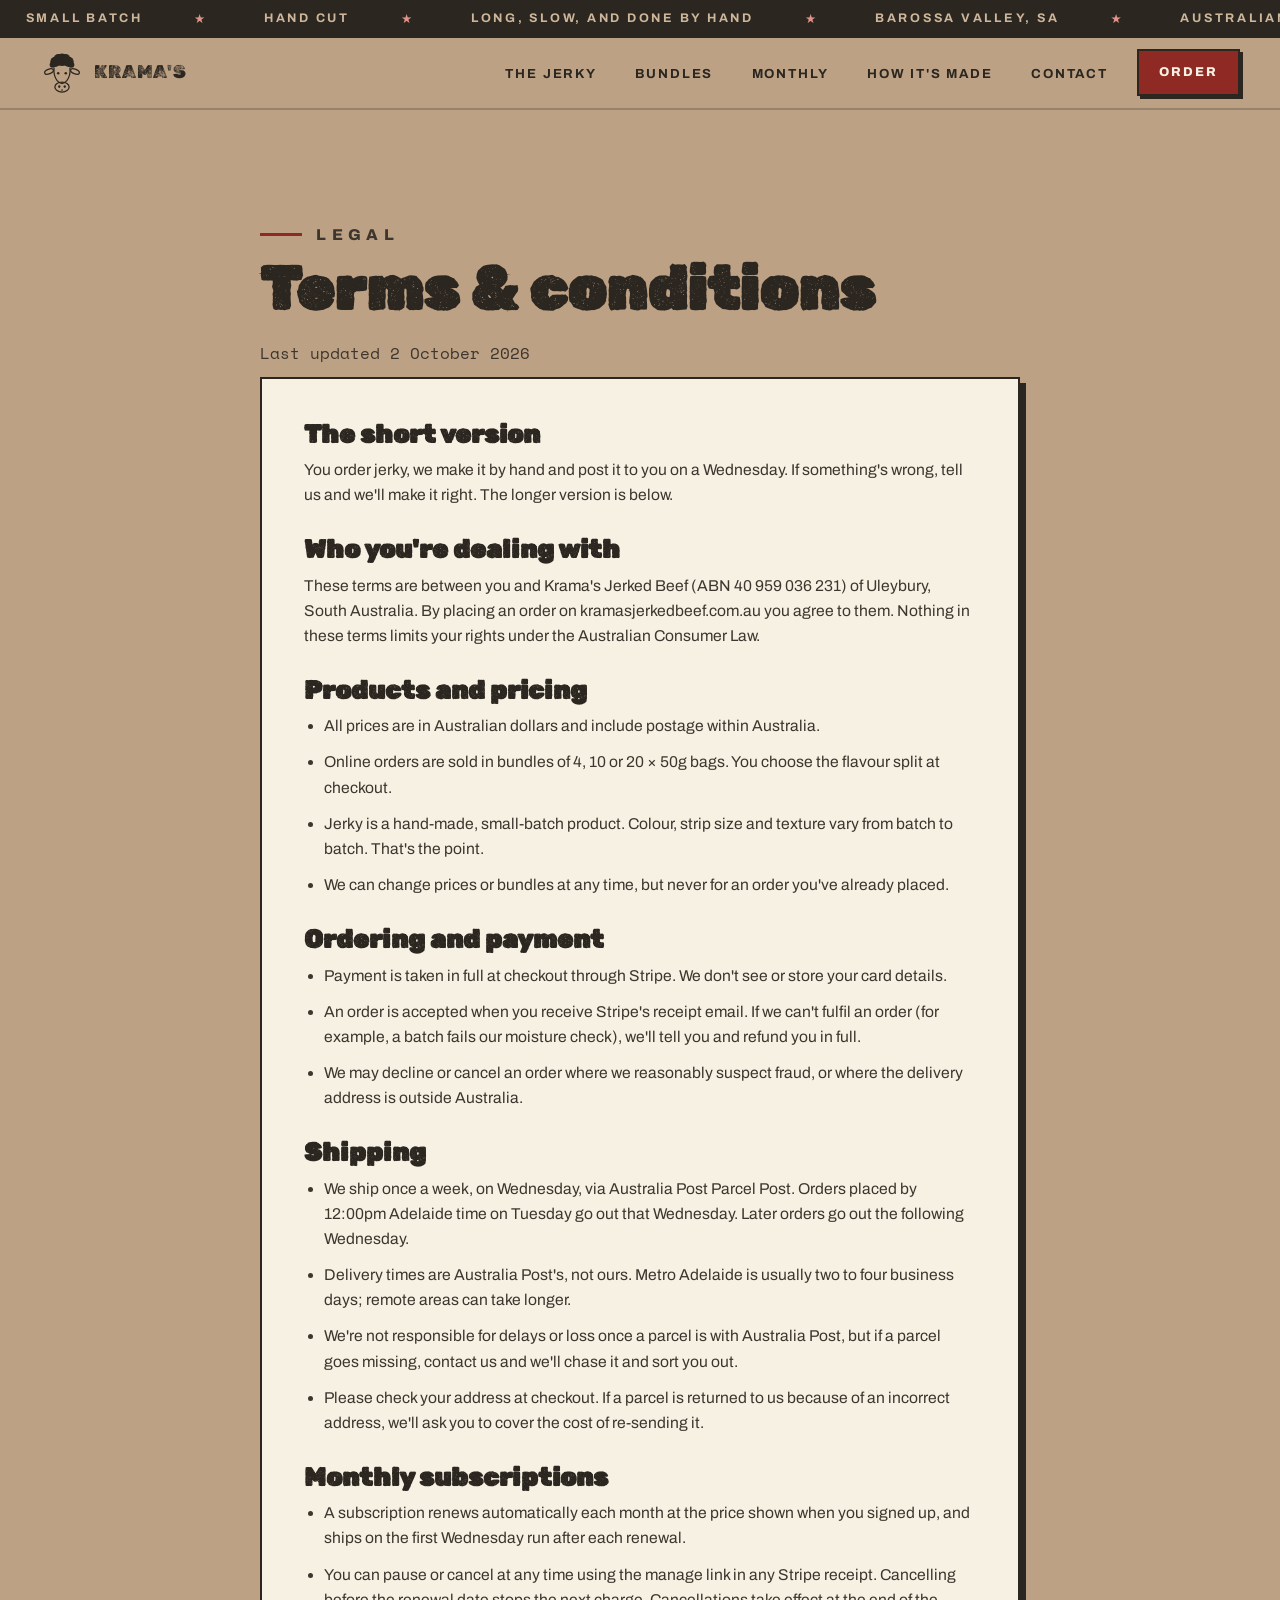
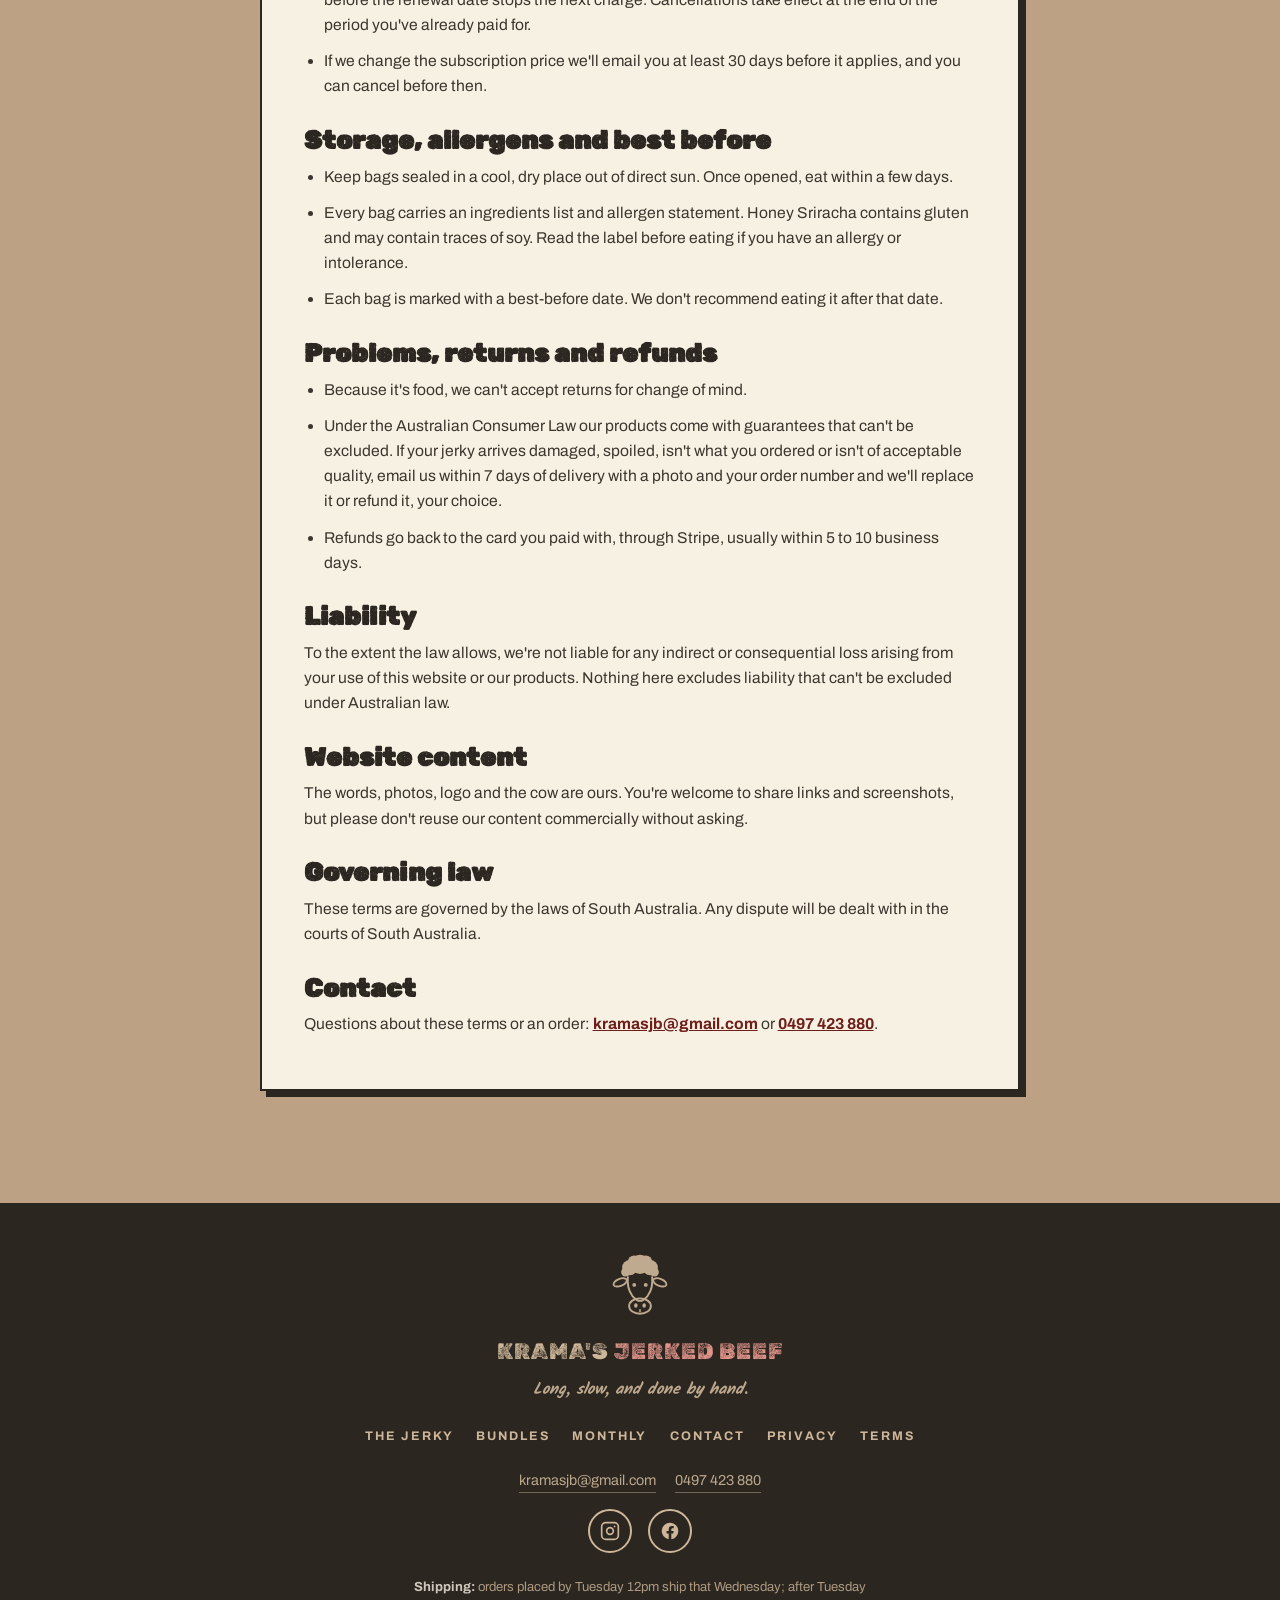
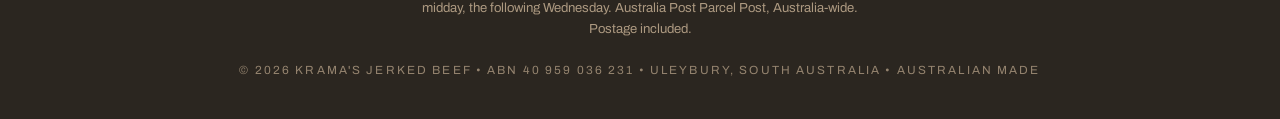
==== kramas-jerked-beef/terms.html @ 865d5e2a "Build Krama's Jerked Beef site v3: flavour panels, photos, launch checklist Rebuild the site as five" ====
<!DOCTYPE html>
<html lang="en-AU" class="no-js">
<head>
<meta charset="UTF-8">
<meta name="viewport" content="width=device-width, initial-scale=1.0">
<title>Terms & conditions | Krama's Jerked Beef</title>
<meta name="description" content="Ordering, shipping, subscription, refund and allergen terms for buying from Krama's Jerked Beef.">
<link rel="canonical" href="https://kramasjerkedbeef.com.au/terms.html">
<meta name="theme-color" content="#2b2620">
<meta property="og:type" content="website">
<meta property="og:site_name" content="Krama's Jerked Beef">
<meta property="og:title" content="Terms & conditions | Krama's Jerked Beef">
<meta property="og:description" content="Ordering, shipping, subscription, refund and allergen terms for buying from Krama's Jerked Beef.">
<meta property="og:url" content="https://kramasjerkedbeef.com.au/terms.html">
<meta property="og:image" content="https://kramasjerkedbeef.com.au/images/og.jpg">
<meta property="og:locale" content="en_AU">
<meta name="twitter:card" content="summary_large_image">
<link rel="icon" href="favicon.svg" type="image/svg+xml">
<link rel="icon" href="images/logo.png" type="image/png" sizes="any">
<link rel="apple-touch-icon" href="images/logo.png">
<link rel="manifest" href="site.webmanifest">
<link rel="preconnect" href="https://fonts.googleapis.com">
<link rel="preconnect" href="https://fonts.gstatic.com" crossorigin>
<link href="https://fonts.googleapis.com/css2?family=Rubik+Dirt&family=Kalam:wght@700&family=Archivo:wght@400;600;700;800&family=Space+Mono:wght@400;700&display=swap" rel="stylesheet">
<link rel="stylesheet" href="css/site.css">
</head>
<body>
<a class="skip" href="#main">Skip to content</a>

<div class="ticker" aria-hidden="true">
  <div class="ticker__track">
    <span>Small batch</span><span class="star">&#9733;</span>
    <span>Hand cut</span><span class="star">&#9733;</span>
    <span>Long, slow, and done by hand</span><span class="star">&#9733;</span>
    <span>Barossa Valley, SA</span><span class="star">&#9733;</span>
    <span>Australian made</span><span class="star">&#9733;</span>
    <span>Small batch</span><span class="star">&#9733;</span>
    <span>Hand cut</span><span class="star">&#9733;</span>
    <span>Long, slow, and done by hand</span><span class="star">&#9733;</span>
    <span>Barossa Valley, SA</span><span class="star">&#9733;</span>
    <span>Australian made</span><span class="star">&#9733;</span>
  </div>
</div>

<nav class="site-nav" aria-label="Main">
  <a class="nav__brand" href="/" aria-label="Krama's Jerked Beef home">
    <span class="cow-img">
      <img src="images/logo.png" alt="" width="44" height="44">
      <svg viewBox="0 0 200 210" aria-hidden="true"><use href="#cow"/></svg>
    </span>
    <b>KRAMA'S</b>
  </a>
  <div class="nav__right">
    <ul class="nav__links" id="navLinks">
      <li><a href="/#flavours">The Jerky</a></li>
      <li><a href="/#order">Bundles</a></li>
      <li><a href="/#subscribe">Monthly</a></li>
      <li><a href="/#story">How it's made</a></li>
      <li><a href="/#contact">Contact</a></li>
    </ul>
    <a class="btn-order" href="/#order">Order</a>
    <button class="nav__toggle" type="button" aria-expanded="false" aria-controls="navLinks" aria-label="Open menu"><span></span></button>
  </div>
</nav>

<main id="main">

<section class="legal">
  <div class="wrap">
    <p class="eyebrow reveal">Legal</p>
    <h1 class="section-title reveal">Terms &amp; conditions</h1>
    <p class="legal__meta reveal">Last updated 2 October 2026</p>

    <article class="reveal">
      <h2>The short version</h2>
      <p>You order jerky, we make it by hand and post it to you on a Wednesday. If something's wrong, tell us and we'll make it right. The longer version is below.</p>

      <h2>Who you're dealing with</h2>
      <p>These terms are between you and Krama's Jerked Beef (ABN 40 959 036 231) of Uleybury, South Australia. By placing an order on kramasjerkedbeef.com.au you agree to them. Nothing in these terms limits your rights under the Australian Consumer Law.</p>

      <h2>Products and pricing</h2>
      <ul>
        <li>All prices are in Australian dollars and include postage within Australia.</li>
        <li>Online orders are sold in bundles of 4, 10 or 20 &times; 50g bags. You choose the flavour split at checkout.</li>
        <li>Jerky is a hand-made, small-batch product. Colour, strip size and texture vary from batch to batch. That's the point.</li>
        <li>We can change prices or bundles at any time, but never for an order you've already placed.</li>
      </ul>

      <h2>Ordering and payment</h2>
      <ul>
        <li>Payment is taken in full at checkout through Stripe. We don't see or store your card details.</li>
        <li>An order is accepted when you receive Stripe's receipt email. If we can't fulfil an order (for example, a batch fails our moisture check), we'll tell you and refund you in full.</li>
        <li>We may decline or cancel an order where we reasonably suspect fraud, or where the delivery address is outside Australia.</li>
      </ul>

      <h2>Shipping</h2>
      <ul>
        <li>We ship once a week, on Wednesday, via Australia Post Parcel Post. Orders placed by 12:00pm Adelaide time on Tuesday go out that Wednesday. Later orders go out the following Wednesday.</li>
        <li>Delivery times are Australia Post's, not ours. Metro Adelaide is usually two to four business days; remote areas can take longer.</li>
        <li>We're not responsible for delays or loss once a parcel is with Australia Post, but if a parcel goes missing, contact us and we'll chase it and sort you out.</li>
        <li>Please check your address at checkout. If a parcel is returned to us because of an incorrect address, we'll ask you to cover the cost of re-sending it.</li>
      </ul>

      <h2>Monthly subscriptions</h2>
      <ul>
        <li>A subscription renews automatically each month at the price shown when you signed up, and ships on the first Wednesday run after each renewal.</li>
        <li>You can pause or cancel at any time using the manage link in any Stripe receipt. Cancelling before the renewal date stops the next charge. Cancellations take effect at the end of the period you've already paid for.</li>
        <li>If we change the subscription price we'll email you at least 30 days before it applies, and you can cancel before then.</li>
      </ul>

      <h2>Storage, allergens and best before</h2>
      <ul>
        <li>Keep bags sealed in a cool, dry place out of direct sun. Once opened, eat within a few days.</li>
        <li>Every bag carries an ingredients list and allergen statement. Honey Sriracha contains gluten and may contain traces of soy. Read the label before eating if you have an allergy or intolerance.</li>
        <li>Each bag is marked with a best-before date. We don't recommend eating it after that date.</li>
      </ul>

      <h2>Problems, returns and refunds</h2>
      <ul>
        <li>Because it's food, we can't accept returns for change of mind.</li>
        <li>Under the Australian Consumer Law our products come with guarantees that can't be excluded. If your jerky arrives damaged, spoiled, isn't what you ordered or isn't of acceptable quality, email us within 7 days of delivery with a photo and your order number and we'll replace it or refund it, your choice.</li>
        <li>Refunds go back to the card you paid with, through Stripe, usually within 5 to 10 business days.</li>
      </ul>

      <h2>Liability</h2>
      <p>To the extent the law allows, we're not liable for any indirect or consequential loss arising from your use of this website or our products. Nothing here excludes liability that can't be excluded under Australian law.</p>

      <h2>Website content</h2>
      <p>The words, photos, logo and the cow are ours. You're welcome to share links and screenshots, but please don't reuse our content commercially without asking.</p>

      <h2>Governing law</h2>
      <p>These terms are governed by the laws of South Australia. Any dispute will be dealt with in the courts of South Australia.</p>

      <h2>Contact</h2>
      <p>Questions about these terms or an order: <a data-email href="mailto:kramasjb@gmail.com">kramasjb@gmail.com</a> or <a data-phone href="tel:+61497423880">0497 423 880</a>.</p>
    </article>
  </div>
</section>

</main>

<footer>
  <span class="cow-img cow-img--light f-cow" aria-hidden="true">
    <img src="images/logo.png" alt="">
    <svg viewBox="0 0 200 210"><use href="#cow-light"/></svg>
  </span>
  <div class="f-name">KRAMA'S <span>JERKED BEEF</span></div>
  <p class="f-tag">Long, slow, and done by hand.</p>
  <ul class="f-links" aria-label="Footer">
    <li><a href="/#flavours">The Jerky</a></li>
    <li><a href="/#order">Bundles</a></li>
    <li><a href="/#subscribe">Monthly</a></li>
    <li><a href="/#contact">Contact</a></li>
    <li><a href="privacy.html">Privacy</a></li>
    <li><a href="terms.html">Terms</a></li>
  </ul>
  <p class="f-contact">
    <a data-email href="mailto:kramasjb@gmail.com">kramasjb@gmail.com</a>
    <a data-phone href="tel:+61497423880">0497 423 880</a>
  </p>
  <div class="socials" aria-label="Follow Krama's Jerked Beef">
    <a class="social" data-instagram href="https://www.instagram.com/kramasjerkedbeef" target="_blank" rel="noopener" aria-label="Krama's on Instagram"><svg viewBox="0 0 24 24" fill="none" stroke="currentColor" stroke-width="2" stroke-linecap="round" stroke-linejoin="round"><rect x="2" y="2" width="20" height="20" rx="5"/><circle cx="12" cy="12" r="4"/><circle cx="17.5" cy="6.5" r="1.1" fill="currentColor" stroke="none"/></svg></a>
    <a class="social" data-facebook href="https://www.facebook.com/KramasJerkedBeef" target="_blank" rel="noopener" aria-label="Krama's on Facebook"><svg viewBox="0 0 24 24" fill="currentColor"><path d="M22 12a10 10 0 1 0-11.56 9.88v-6.99H7.9V12h2.54V9.8c0-2.5 1.49-3.89 3.78-3.89 1.09 0 2.24.2 2.24.2v2.46h-1.26c-1.24 0-1.63.77-1.63 1.56V12h2.78l-.44 2.89h-2.34v6.99A10 10 0 0 0 22 12z"/></svg></a>
  </div>
  <p class="f-ship"><b>Shipping:</b> orders placed by Tuesday 12pm ship that Wednesday; after Tuesday midday, the following Wednesday. Australia Post Parcel Post, Australia-wide. Postage included.</p>
  <small>&copy; <span data-year>2026</span> Krama's Jerked Beef &#8226; ABN 40 959 036 231 &#8226; Uleybury, South Australia &#8226; Australian made</small>
</footer>

<svg width="0" height="0" style="position:absolute" aria-hidden="true">
  <defs>
    <g id="cow-base" stroke-linecap="round" stroke-linejoin="round">
      <g fill="var(--c,#2b2620)" stroke="none">
        <circle cx="100" cy="42" r="30"/><circle cx="68" cy="52" r="24"/><circle cx="132" cy="52" r="24"/>
        <circle cx="82" cy="34" r="20"/><circle cx="118" cy="34" r="20"/><circle cx="55" cy="66" r="14"/><circle cx="145" cy="66" r="14"/>
      </g>
      <g fill="none" stroke="var(--c,#2b2620)" stroke-width="6">
        <ellipse cx="38" cy="98" rx="22" ry="11" transform="rotate(-22 38 98)"/>
        <ellipse cx="162" cy="98" rx="22" ry="11" transform="rotate(22 162 98)"/>
      </g>
      <path fill="none" stroke="var(--c,#2b2620)" stroke-width="6" d="M62,82 C60,104 64,124 76,140 C84,150 92,156 100,156 C108,156 116,150 124,140 C136,124 140,104 138,82"/>
      <g fill="var(--c,#2b2620)" stroke="none"><circle cx="82" cy="106" r="6"/><circle cx="118" cy="106" r="6"/></g>
      <ellipse fill="none" stroke="var(--c,#2b2620)" cx="100" cy="172" rx="34" ry="24" stroke-width="6"/>
      <g fill="var(--c,#2b2620)" stroke="none"><ellipse cx="87" cy="170" rx="5.5" ry="7"/><ellipse cx="113" cy="170" rx="5.5" ry="7"/></g>
      <path fill="none" stroke="var(--c,#2b2620)" d="M100,184 v6" stroke-width="5"/>
    </g>
    <g id="cow" style="--c:#2b2620"><use href="#cow-base"/></g>
    <g id="cow-light" style="--c:#cdb699"><use href="#cow-base"/></g>
  </defs>
</svg>

<script src="js/config.js"></script>
<script src="js/site.js"></script>
</body>
</html>
---- kramas-jerked-beef/css/site.css ----
/* ============================================================
   KRAMA'S JERKED BEEF — shared stylesheet
   One file for every page (index, thanks, 404, privacy, terms).
   Kraft paper rustic: two colours (charcoal ink + rust red) on kraft.
   ============================================================ */
:root{
  --kraft:        #bda184;
  --kraft-light:  #cdb699;
  --kraft-deep:   #a78b6c;
  --kraft-dark:   #8f7458;
  --ink:          #2b2620;
  --ink-soft:     #3d362e;
  --red:          #8e2a23;
  --red-deep:     #6f1f1a;   /* use for small red text on kraft (AA contrast) */
  --red-light:    #e0948a;   /* red accents on dark ink backgrounds */
  --brown:        #5f4124;
  --paper:        #f7f1e4;
  --paper-shadow: rgba(43,38,32,.28);
  --dash: rgba(43,38,32,.65);
  --nav-h: 72px;
}

*{margin:0;padding:0;box-sizing:border-box}
html{scroll-behavior:smooth;-webkit-text-size-adjust:100%}
html,body{max-width:100%;overflow-x:clip}
section[id],header[id],main[id],div[id]{scroll-margin-top:calc(var(--nav-h) + 1rem)}
::selection{background:var(--red);color:var(--paper)}

body{
  font-family:'Archivo',system-ui,sans-serif;
  background-color:var(--kraft);
  color:var(--ink);
  line-height:1.6;
  min-height:100vh;
  display:flex;flex-direction:column;
}
main{position:relative;z-index:2;flex:1}

h1,h2,h3{line-height:1.05;overflow-wrap:anywhere}
p,li{overflow-wrap:break-word}
.display{font-family:'Rubik Dirt',system-ui;font-weight:400;letter-spacing:.01em}
.hand{font-family:'Kalam',cursive;font-style:italic;font-weight:700}
.mono{font-family:'Space Mono',monospace}
.sr-only{position:absolute;width:1px;height:1px;padding:0;margin:-1px;overflow:hidden;clip:rect(0 0 0 0);white-space:nowrap;border:0}

img{max-width:100%;height:auto;display:block}
a{color:inherit}
a:focus-visible,button:focus-visible,input:focus-visible,summary:focus-visible{outline:3px solid var(--red);outline-offset:3px}

/* skip link for keyboard users */
.skip{position:absolute;left:-9999px;top:.5rem;z-index:1000;background:var(--ink);color:var(--paper);padding:.6rem 1rem;font-weight:800;text-decoration:none}
.skip:focus{left:.5rem}

/* ---------- long-dash rule, like the front label ---------- */
.dash-rule{height:3px;border:0;background:repeating-linear-gradient(90deg,var(--dash) 0 26px,transparent 26px 38px)}

/* ============================================================
   TICKER
   ============================================================ */
.ticker{
  background:var(--ink);color:var(--kraft-light);
  overflow:hidden;white-space:nowrap;
  font-weight:700;font-size:.78rem;letter-spacing:.22em;text-transform:uppercase;
  padding:.55rem 0;position:relative;z-index:10;
}
.ticker__track{display:inline-block;animation:ticker 28s linear infinite;will-change:transform}
.ticker span{display:inline-block;padding:0 1.6rem}
.ticker .star{color:var(--red-light);transform:translateY(1px)}
@keyframes ticker{from{transform:translateX(0)}to{transform:translateX(-50%)}}

/* ============================================================
   NAV  (sticky; collapses to a hamburger under 860px)
   ============================================================ */
nav.site-nav{
  position:sticky;top:0;z-index:100;
  display:flex;align-items:center;justify-content:space-between;gap:1rem;
  min-height:var(--nav-h);
  padding:.7rem clamp(1rem,4vw,2.5rem);
  background:var(--kraft);
  border-bottom:2px solid rgba(43,38,32,.25);
}
.nav__brand{display:flex;align-items:center;gap:.65rem;text-decoration:none;flex-shrink:0}
.nav__brand .cow-img{width:44px;height:44px}
.nav__brand b{font-family:'Rubik Dirt',system-ui;font-weight:400;font-size:1.15rem;letter-spacing:.04em}

.cow-img{display:block;position:relative;overflow:hidden}
.cow-img img{width:100%;transform:scale(1.55)}
.cow-img svg{display:none;width:100%;height:100%}
.cow-img.fallback img{display:none}
.cow-img.fallback svg{display:block}
.cow-img--light img{filter:invert(1) sepia(.45) saturate(.7) brightness(1.02)}

.nav__right{display:flex;align-items:center;gap:clamp(.8rem,3vw,1.6rem)}
.nav__links{display:flex;gap:clamp(.8rem,3vw,2rem);list-style:none}
.nav__links a{
  text-decoration:none;font-weight:700;font-size:.82rem;
  text-transform:uppercase;letter-spacing:.14em;
  padding:.35rem .2rem;position:relative;white-space:nowrap;
}
.nav__links a::after{content:"";position:absolute;left:0;right:100%;bottom:0;height:3px;background:var(--red);transition:right .25s ease}
.nav__links a:hover::after,.nav__links a[aria-current="page"]::after{right:0}

.nav__toggle{
  display:none;width:48px;height:48px;
  background:transparent;border:2px solid var(--ink);color:var(--ink);
  cursor:pointer;place-items:center;flex-shrink:0;
}
.nav__toggle span{display:block;width:22px;height:3px;background:currentColor;position:relative;transition:background .2s}
.nav__toggle span::before,.nav__toggle span::after{content:"";position:absolute;left:0;width:22px;height:3px;background:currentColor;transition:transform .25s,top .25s}
.nav__toggle span::before{top:-7px}
.nav__toggle span::after{top:7px}
.nav__toggle[aria-expanded="true"] span{background:transparent}
.nav__toggle[aria-expanded="true"] span::before{top:0;transform:rotate(45deg)}
.nav__toggle[aria-expanded="true"] span::after{top:0;transform:rotate(-45deg)}

@media (max-width:860px){
  .nav__toggle{display:grid}
  .nav__links{
    position:absolute;left:0;right:0;top:100%;
    flex-direction:column;gap:0;
    background:var(--kraft);border-bottom:0 solid rgba(43,38,32,.25);
    box-shadow:0 18px 30px -18px rgba(0,0,0,.5);
    max-height:0;overflow:hidden;transition:max-height .3s ease;visibility:hidden;
  }
  .nav__links.open{max-height:420px;border-bottom-width:2px;visibility:visible}
  .nav__links li{border-top:1px solid rgba(43,38,32,.18)}
  .nav__links a{display:block;padding:1rem clamp(1rem,4vw,2.5rem);font-size:.95rem}
  .nav__links a::after{display:none}
  .nav__right .btn-order{padding:.6rem .9rem;font-size:.72rem}
}

/* ============================================================
   SECTION SHELL
   ============================================================ */
section{padding:clamp(3.5rem,9vw,7rem) clamp(1rem,5vw,3rem)}
.wrap{max-width:1120px;margin:0 auto;width:100%}
.eyebrow{
  font-weight:800;font-size:.8rem;letter-spacing:.34em;text-transform:uppercase;
  color:var(--red-deep);display:flex;align-items:center;gap:.9rem;margin-bottom:1rem;
}
.eyebrow::before{content:"";width:42px;height:3px;background:var(--red);flex-shrink:0}
.section-title{font-family:'Rubik Dirt',system-ui;font-size:clamp(2.2rem,6vw,3.8rem);margin-bottom:1.2rem}
.lead{font-size:clamp(1.05rem,2.6vw,1.25rem);color:var(--ink-soft);max-width:56ch}
.center{text-align:center}
.center .eyebrow{justify-content:center}
.center .lead{margin:0 auto}

/* reveal on scroll (never clobbers resting transforms) */
.reveal{
  opacity:0;translate:0 34px;
  transition:opacity .7s cubic-bezier(.2,.75,.25,1),translate .7s cubic-bezier(.2,.75,.25,1),
             scale .7s cubic-bezier(.2,.75,.25,1),rotate .7s cubic-bezier(.2,.75,.25,1);
}
.reveal.in{opacity:1;translate:0 0;scale:1;rotate:0deg}
.reveal--left {translate:-52px 0;rotate:-1.6deg}
.reveal--right{translate: 52px 0;rotate: 1.6deg}
.reveal--pop  {translate:0 14px;scale:.82;rotate:-3deg}
.no-js .reveal{opacity:1;translate:none;scale:none;rotate:none}

/* ============================================================
   BUTTONS
   ============================================================ */
.btn-order{
  display:inline-flex;align-items:center;justify-content:center;gap:.5rem;
  background:var(--red);color:var(--paper);
  font-weight:800;letter-spacing:.16em;text-transform:uppercase;font-size:.8rem;
  min-height:44px;padding:.7rem 1.25rem;
  text-decoration:none;border:2px solid var(--ink);box-shadow:3px 3px 0 var(--ink);
  cursor:pointer;font-family:inherit;
  transition:transform .15s ease,box-shadow .15s ease,background .15s ease,color .15s ease;
}
.btn-order:hover{transform:translate(-2px,-2px);box-shadow:5px 5px 0 var(--ink)}
.btn-order:active{transform:translate(1px,1px);box-shadow:1px 1px 0 var(--ink)}
.btn-order--lg{font-size:.95rem;padding:1rem 1.9rem;letter-spacing:.18em;min-height:52px}
.btn-order--ghost{background:transparent;color:var(--ink)}
.btn-order--ghost:hover{background:var(--ink);color:var(--paper)}
/* Stripe link not pasted in yet -> "Coming soon", never a dead "#" */
.btn-order[aria-disabled="true"]{
  background:var(--kraft-dark);color:var(--paper);border-color:var(--ink);
  box-shadow:none;transform:none;cursor:not-allowed;pointer-events:none;
}

/* ============================================================
   HERO
   ============================================================ */
.hero{
  position:relative;overflow:hidden;
  padding-top:clamp(2.5rem,7vw,5rem);padding-bottom:clamp(3rem,8vw,6rem);
  background:
    radial-gradient(ellipse at 20% 10%,rgba(255,255,255,.14),transparent 55%),
    radial-gradient(ellipse at 85% 90%,rgba(43,38,32,.14),transparent 55%),
    var(--kraft);
}
.hero__grid{display:grid;grid-template-columns:1.05fr .95fr;gap:clamp(2rem,5vw,4rem);align-items:center}
.hero__copy{position:relative;z-index:2}
.hero__kicker{font-family:'Kalam',cursive;font-style:italic;font-weight:700;color:var(--red-deep);font-size:clamp(1.1rem,2.6vw,1.5rem);margin-bottom:.6rem}
.hero__title{font-family:'Rubik Dirt',system-ui;font-size:clamp(3rem,9vw,6.4rem);line-height:.92;margin-bottom:1rem}
.hero__title span{display:block;color:var(--red-deep);font-size:.62em;letter-spacing:.06em}
.hero__tag{font-size:clamp(1.05rem,2.4vw,1.3rem);color:var(--ink-soft);max-width:46ch;margin-bottom:1.6rem}
.hero__cta{display:flex;align-items:center;gap:1rem;flex-wrap:wrap}
.hero__chips{display:flex;gap:.6rem;flex-wrap:wrap;margin-top:1.8rem}
.chip{
  font-weight:800;font-size:.68rem;letter-spacing:.2em;text-transform:uppercase;
  background:var(--paper);border:2px solid var(--ink);padding:.4rem .7rem;
  box-shadow:2px 2px 0 var(--ink);
}
.hero__art{position:relative}
.hero__photo{
  position:relative;aspect-ratio:4/5;overflow:hidden;
  border:2px solid var(--ink);box-shadow:8px 8px 0 var(--ink),0 30px 60px -20px rgba(0,0,0,.55);
  transform:rotate(1.4deg);background:var(--kraft-light);
}
.hero__photo img{width:100%;height:100%;object-fit:cover}
.stamp{
  position:absolute;width:clamp(96px,14vw,150px);aspect-ratio:1;border-radius:50%;
  border:3px solid var(--red-deep);color:var(--red-deep);
  display:grid;place-items:center;text-align:center;
  font-family:'Rubik Dirt',system-ui;font-size:clamp(.7rem,1.3vw,.95rem);line-height:1.1;letter-spacing:.06em;
  padding:.8rem;transform:rotate(-12deg);opacity:.9;z-index:3;
  background:rgba(247,241,228,.7);
}
.stamp--right{right:-6px;bottom:-14px}

/* photo slots: a branded kraft card shows until the photo file exists */
.photo{position:relative;overflow:hidden;background:var(--kraft-light)}
.photo img{width:100%;height:100%;object-fit:cover}
.photo__fallback{
  position:absolute;inset:0;display:none;
  background:
    repeating-linear-gradient(135deg,rgba(43,38,32,.06) 0 14px,transparent 14px 28px),
    var(--kraft-light);
  place-items:center;color:var(--ink);text-align:center;padding:1.2rem;
}
.photo__fallback .cow-img{width:clamp(70px,30%,120px);margin:0 auto .6rem}
.photo__fallback .l-name{font-family:'Rubik Dirt',system-ui;font-size:clamp(1.1rem,3vw,1.6rem);line-height:1}
.photo__fallback .l-sub{font-family:'Kalam',cursive;font-style:italic;font-weight:700;color:var(--red-deep);font-size:.95rem}
.photo.is-missing img{visibility:hidden}
.photo.is-missing .photo__fallback{display:grid}

/* ============================================================
   FLAVOURS (click a flavour -> its ingredients + nutrition panel)
   ============================================================ */
.flavours{background:var(--kraft-light)}
.flavours__grid{display:grid;grid-template-columns:repeat(2,minmax(0,1fr));gap:clamp(1.4rem,3.5vw,2.4rem);margin-top:2.6rem;align-items:start}
.flavour{
  background:var(--paper);border:2px solid var(--ink);
  box-shadow:6px 6px 0 var(--ink);
  display:flex;flex-direction:column;position:relative;
}
.flavour__photo{aspect-ratio:4/3;border-bottom:2px solid var(--ink)}
.flavour__body{padding:1.5rem 1.4rem 1.4rem}
.flavour__head{display:flex;align-items:flex-start;justify-content:space-between;gap:1rem}
.flavour__name{font-family:'Rubik Dirt',system-ui;font-size:clamp(1.7rem,3.4vw,2.3rem);line-height:1}
.flavour__badge{
  flex-shrink:0;font-weight:800;font-size:.62rem;letter-spacing:.22em;text-transform:uppercase;
  background:var(--red);color:var(--paper);padding:.4rem .7rem;transform:rotate(2deg);box-shadow:2px 2px 0 var(--ink);
}
.flavour__line{font-family:'Kalam',cursive;font-style:italic;font-weight:700;color:var(--red-deep);font-size:1.15rem;margin:.5rem 0 .9rem}
.flavour__desc{color:var(--ink-soft);font-size:.98rem}
.heat{display:flex;align-items:center;gap:.6rem;margin:1rem 0 1.2rem;font-weight:800;font-size:.7rem;letter-spacing:.22em;text-transform:uppercase;color:var(--brown)}
.heat__dots{display:inline-flex;gap:.3rem}
.heat__dots i{width:12px;height:12px;border:2px solid var(--ink);border-radius:50%;background:transparent}
.heat__dots i.on{background:var(--red)}
.flavour__toggle{width:100%;margin-top:auto}
.flavour__toggle .chev{display:inline-block;transition:transform .25s ease}
.flavour__toggle[aria-expanded="true"] .chev{transform:rotate(180deg)}

.panel{
  display:grid;grid-template-rows:0fr;transition:grid-template-rows .35s ease;
  border-top:0 solid rgba(43,38,32,.2);
}
.panel[data-open="true"]{grid-template-rows:1fr;border-top-width:2px}
.panel > div{overflow:hidden;min-height:0}
.panel__inner{padding:1.4rem;background:var(--paper)}
.panel__inner h4{font-weight:800;font-size:.72rem;letter-spacing:.28em;text-transform:uppercase;color:var(--brown);margin:1.1rem 0 .5rem}
.panel__inner h4:first-child{margin-top:0}
.panel__inner p{font-size:.95rem;color:var(--ink-soft)}
.allergen{
  margin-top:.5rem;display:inline-block;
  font-weight:800;font-size:.72rem;letter-spacing:.16em;text-transform:uppercase;
  border:2px solid var(--ink);padding:.4rem .7rem;background:var(--kraft-light);
}

/* Nutrition Information Panel, FSANZ-style layout */
.nip{width:100%;border-collapse:collapse;border:2px solid var(--ink);font-family:'Space Mono',monospace;font-size:.78rem;background:var(--paper)}
.nip caption{text-align:left;font-family:'Archivo',sans-serif;font-weight:800;font-size:.8rem;letter-spacing:.16em;text-transform:uppercase;padding:.5rem .6rem;border:2px solid var(--ink);border-bottom:0;background:var(--ink);color:var(--paper)}
.nip th,.nip td{padding:.42rem .6rem;border-bottom:1px solid rgba(43,38,32,.35);text-align:right;white-space:nowrap}
.nip th{font-family:'Archivo',sans-serif;font-weight:800;font-size:.68rem;letter-spacing:.1em;text-transform:uppercase}
.nip th:first-child,.nip td:first-child{text-align:left;white-space:normal}
.nip .nip__serve td{font-family:'Archivo',sans-serif;font-weight:700;font-size:.74rem;letter-spacing:.06em;text-align:left;white-space:normal;border-bottom:2px solid var(--ink)}
.nip td.sub{padding-left:1.5rem;color:var(--ink-soft);white-space:nowrap}
.nip tfoot td{font-family:'Archivo',sans-serif;font-size:.74rem;color:var(--ink-soft);text-align:left;white-space:normal;border-bottom:0;padding-top:.6rem}
.nip-empty{border:2px dashed var(--ink);padding:1rem;font-size:.92rem;color:var(--ink-soft);background:var(--kraft-light)}

/* ============================================================
   SHOP  (bundles + monthly)
   ============================================================ */
.shop{background:var(--kraft)}
.shop__head{max-width:680px;margin:0 auto 3rem}
.shop__grid{
  display:grid;grid-template-columns:repeat(auto-fit,minmax(min(100%,270px),1fr));
  gap:clamp(1.4rem,3.5vw,2.2rem);max-width:1000px;margin:0 auto;align-items:stretch;
}
.card{
  background:var(--paper);padding:1.6rem 1.5rem 1.5rem;
  display:flex;flex-direction:column;position:relative;
  box-shadow:0 18px 40px -14px var(--paper-shadow),0 4px 0 rgba(43,38,32,.15);
  transition:transform .35s ease,opacity .7s cubic-bezier(.2,.75,.25,1),translate .7s cubic-bezier(.2,.75,.25,1),scale .7s cubic-bezier(.2,.75,.25,1),rotate .7s cubic-bezier(.2,.75,.25,1);
}
.card:hover{transform:translateY(-4px)}
.card--feature{outline:3px solid var(--red);outline-offset:0}
.card__flag{
  position:absolute;top:-14px;right:14px;z-index:3;
  background:var(--red);color:var(--paper);
  font-weight:800;font-size:.62rem;letter-spacing:.2em;text-transform:uppercase;
  padding:.42rem .8rem;transform:rotate(-2deg);box-shadow:3px 3px 0 var(--ink);
}
.card__photo{aspect-ratio:16/10;margin:-1.6rem -1.5rem 1.2rem;border-bottom:2px solid var(--ink)}
.card__name{font-family:'Rubik Dirt',system-ui;font-size:1.5rem;line-height:1.1;margin-bottom:.15rem}
.card__sub{min-height:1.05rem;font-weight:800;font-size:.68rem;letter-spacing:.24em;text-transform:uppercase;color:var(--brown);margin-bottom:.9rem}
.card__price{display:flex;align-items:baseline;gap:.5rem;margin-bottom:.2rem;flex-wrap:wrap}
.card__price b{font-family:'Space Mono',monospace;font-size:1.9rem;font-weight:700;line-height:1}
.card__price span{font-size:.85rem;color:var(--ink-soft)}
.card__per{font-family:'Space Mono',monospace;font-size:.78rem;color:var(--ink-soft);margin-bottom:.9rem}
.card__note{font-size:.88rem;color:var(--ink-soft);margin-bottom:1.1rem}
.card__split{font-family:'Kalam',cursive;font-style:italic;font-weight:700;color:var(--red-deep);font-size:1.02rem;margin-top:.1rem}
.card__body{flex:1}
.card .dash-rule{margin:.9rem 0 1rem}
.card .btn-order{width:100%;min-height:48px}

.ship-line{
  display:inline-flex;align-items:center;justify-content:center;gap:.6rem;flex-wrap:wrap;
  margin:1.5rem auto 0;padding:.65rem 1.1rem;max-width:100%;
  background:var(--paper);border:2px solid var(--ink);box-shadow:3px 3px 0 var(--ink);
  font-weight:800;font-size:.76rem;letter-spacing:.16em;text-transform:uppercase;
  transform:rotate(-.8deg);text-align:center;
}
.ship-line__arrow{color:var(--red);font-size:1.05rem;line-height:1}
.ship-line b{color:var(--red-deep)}

.shop__foot{text-align:center;margin-top:2.6rem;font-size:.92rem;color:var(--ink-soft)}
.shop__foot a{font-weight:700}
.notes{list-style:none;text-align:left;max-width:640px;margin:0 auto 1.2rem;display:grid;gap:.55rem;font-size:.93rem;color:var(--ink-soft)}
.notes li{position:relative;padding-left:1.4rem}
.notes li::before{content:"";position:absolute;left:0;top:.62em;width:13px;height:3px;background:var(--red)}
.notes b{color:var(--ink)}
.notes__title{font-weight:800;font-size:.72rem;letter-spacing:.28em;text-transform:uppercase;color:var(--ink);margin-bottom:.8rem;text-align:center}

/* monthly subscription: dark band */
.subscribe{background:var(--ink);color:var(--kraft-light)}
.subscribe .eyebrow{color:var(--kraft-light)}
.subscribe .section-title{color:var(--paper)}
.subscribe .lead{color:var(--kraft-light);opacity:.9}
.subscribe .shop__grid{max-width:760px;margin-top:2.6rem}
.subscribe .notes{color:var(--kraft-light)}
.subscribe .notes b{color:var(--paper)}
.subscribe .shop__foot{color:var(--kraft-light)}
.subscribe .card{color:var(--ink)}

/* ============================================================
   HOW IT'S MADE
   ============================================================ */
.made{background:var(--kraft-light)}
.steps{display:grid;grid-template-columns:repeat(3,minmax(0,1fr));gap:clamp(1.4rem,3vw,2.2rem);margin-top:2.6rem}
.step{background:var(--paper);border:2px solid var(--ink);box-shadow:5px 5px 0 var(--ink)}
.step__photo{aspect-ratio:4/3;border-bottom:2px solid var(--ink)}
.step__body{padding:1.3rem 1.3rem 1.4rem}
.step__num{font-family:'Space Mono',monospace;font-weight:700;color:var(--red-deep);font-size:.85rem;letter-spacing:.2em}
.step__title{font-family:'Rubik Dirt',system-ui;font-size:1.5rem;margin:.3rem 0 .5rem}
.step__text{font-size:.95rem;color:var(--ink-soft)}
.pullquote{
  margin:3rem auto 0;max-width:720px;text-align:center;
  font-family:'Kalam',cursive;font-style:italic;font-weight:700;
  font-size:clamp(1.2rem,3vw,1.6rem);color:var(--red-deep);
}

/* ============================================================
   NEWSLETTER (dark teaser)
   ============================================================ */
.teaser{background:var(--ink);color:var(--kraft-light);text-align:center}
.teaser .eyebrow{color:var(--kraft-light);justify-content:center}
.teaser .section-title{color:var(--paper)}
.teaser__inner{max-width:680px}
.teaser__lead{font-size:clamp(1.05rem,2.6vw,1.25rem);opacity:.85;max-width:54ch;margin:0 auto 2rem}

.signup{display:flex;gap:.6rem;justify-content:center;flex-wrap:wrap;max-width:560px;margin:0 auto}
.signup__input{
  flex:1 1 170px;min-height:48px;min-width:0;
  background:var(--paper);color:var(--ink);border:2px solid var(--ink);
  padding:.85rem 1rem;font-family:'Archivo',sans-serif;font-weight:600;font-size:1rem;
}
.signup__input::placeholder{color:rgba(43,38,32,.55)}
.signup__input:focus{outline:3px solid var(--red-light);outline-offset:2px}
.signup__input[aria-invalid="true"]{border-color:var(--red);box-shadow:0 0 0 2px var(--red-light) inset}
.signup .btn-order{flex:1 0 auto;min-height:48px}
.signup__consent{margin-top:.9rem;font-size:.8rem;letter-spacing:.04em;opacity:.78}
.signup__consent a{text-decoration:underline}
.signup__hp{position:absolute;left:-9999px}
.signup__msg{
  margin-top:1.3rem;min-height:1.4em;
  font-family:'Kalam',cursive;font-style:italic;font-weight:700;
  color:#e6b8af;font-size:1.1rem;opacity:0;transition:opacity .4s ease;
}
.signup__msg--show{opacity:1}
.signup__msg--error{color:#f6b39f}

.teaser__follow{margin-top:1.9rem;display:flex;gap:.85rem;align-items:center;justify-content:center;flex-wrap:wrap;font-size:.98rem;opacity:.9}

.social{
  width:44px;height:44px;display:inline-grid;place-items:center;
  border:2px solid currentColor;border-radius:50%;color:var(--kraft-light);
  transition:transform .2s ease,background .2s ease,color .2s ease,border-color .2s ease;
}
.social:hover{background:var(--red);border-color:var(--red);color:var(--paper);transform:translateY(-3px)}
.social svg{width:20px;height:20px}
.socials{display:flex;gap:1rem;justify-content:center;margin:.4rem 0 1.4rem}

/* ============================================================
   CONTACT
   ============================================================ */
.contact{background:var(--kraft)}
.contact__grid{display:grid;grid-template-columns:repeat(3,minmax(0,1fr));gap:clamp(1.2rem,3vw,2rem);margin-top:2.4rem}
.contact__card{background:var(--paper);border:2px solid var(--ink);box-shadow:5px 5px 0 var(--ink);padding:1.4rem 1.3rem}
.contact__label{font-weight:800;font-size:.68rem;letter-spacing:.26em;text-transform:uppercase;color:var(--brown);margin-bottom:.5rem}
.contact__value{font-family:'Space Mono',monospace;font-weight:700;font-size:1.05rem;text-decoration:none;display:inline-block;padding:.2rem 0;overflow-wrap:anywhere}
a.contact__value{border-bottom:3px solid var(--red)}
a.contact__value:hover{color:var(--red-deep)}
.contact__hint{font-size:.88rem;color:var(--ink-soft);margin-top:.5rem}

/* ============================================================
   THANK-YOU / 404 / LEGAL
   ============================================================ */
.thanks{background:var(--kraft);text-align:center;min-height:62vh;display:flex;align-items:center}
.thanks .wrap{width:100%}
.thanks .eyebrow{justify-content:center}
.thanks__title{font-size:clamp(2.6rem,8vw,5rem);transform:rotate(-1.2deg);margin-bottom:.6rem}
.thanks__tag{font-size:clamp(1.15rem,3.2vw,1.6rem);color:var(--red-deep);margin-bottom:2rem}
.thanks__cow{width:clamp(110px,18vw,150px);margin:0 auto 1rem}
.thanks .card{max-width:560px;margin:0 auto;text-align:left;transform:rotate(-.6deg)}
.thanks .card:hover{transform:rotate(-.6deg) translateY(-4px)}
.thanks .card__name{margin-bottom:.9rem}
.thanks .notes{margin:0}
.thanks__home{margin-top:2.2rem;display:flex;gap:1rem;justify-content:center;flex-wrap:wrap}

.legal{background:var(--kraft)}
.legal .wrap{max-width:760px}
.legal__meta{font-family:'Space Mono',monospace;font-size:.8rem;color:var(--ink-soft);margin-bottom:2rem}
.legal article{background:var(--paper);border:2px solid var(--ink);box-shadow:6px 6px 0 var(--ink);padding:clamp(1.4rem,4vw,2.6rem)}
.legal h2{font-family:'Rubik Dirt',system-ui;font-size:1.6rem;margin:1.8rem 0 .6rem}
.legal h2:first-child{margin-top:0}
.legal p,.legal li{font-size:.98rem;color:var(--ink-soft);margin-bottom:.7rem}
.legal ul{padding-left:1.3rem;margin-bottom:.8rem}
.legal a{font-weight:700;color:var(--red-deep)}

/* ============================================================
   FOOTER
   ============================================================ */
footer{background:var(--ink);color:var(--kraft-light);text-align:center;padding:3rem 1.5rem 2.4rem;position:relative;z-index:2}
footer .f-cow{width:64px;margin:0 auto 1rem;opacity:.92}
footer .f-name{font-family:'Rubik Dirt',system-ui;font-size:1.4rem;letter-spacing:.04em}
footer .f-name span{color:var(--red-light)}
footer .f-tag{font-family:'Kalam',cursive;font-style:italic;font-weight:700;margin:.4rem 0 1.2rem;opacity:.9}
.f-links{display:flex;gap:.4rem 1.4rem;justify-content:center;flex-wrap:wrap;list-style:none;margin:0 0 1.4rem}
.f-links a{font-weight:700;font-size:.78rem;letter-spacing:.16em;text-transform:uppercase;text-decoration:none;padding:.3rem 0;border-bottom:2px solid transparent}
.f-links a:hover{border-bottom-color:var(--red-light)}
.f-contact{font-size:.9rem;opacity:.9;margin-bottom:1rem;display:flex;gap:.4rem 1.2rem;justify-content:center;flex-wrap:wrap}
.f-contact a{text-decoration:none;border-bottom:1px solid rgba(205,182,153,.5)}
.f-contact a:hover{border-bottom-color:var(--red-light)}
footer .f-ship{font-size:.82rem;opacity:.8;max-width:60ch;margin:0 auto 1.3rem;line-height:1.6}
footer .f-ship b{color:var(--paper)}
footer small{display:block;font-size:.74rem;letter-spacing:.18em;text-transform:uppercase;opacity:.65;line-height:1.8}

/* ============================================================
   RESPONSIVE
   ============================================================ */
@media (max-width:960px){
  .steps{grid-template-columns:1fr 1fr}
}
@media (max-width:860px){
  .hero__grid{grid-template-columns:1fr}
  .hero__art{max-width:440px;margin:0 auto;width:100%}
  .hero__photo{transform:rotate(0)}
  .flavours__grid{grid-template-columns:1fr}
  .contact__grid{grid-template-columns:1fr;max-width:460px;margin-left:auto;margin-right:auto}
  .stamp--right{width:92px;right:0;bottom:-10px}
}
@media (max-width:600px){
  .steps{grid-template-columns:1fr}
  .flavour__head{flex-direction:column}
  .flavour__badge{align-self:flex-start;transform:none}
}
@media (prefers-reduced-motion:reduce){
  *,*::before,*::after{animation:none!important;transition:none!important}
  .reveal{opacity:1;translate:none;scale:none;rotate:none}
  html{scroll-behavior:auto}
}
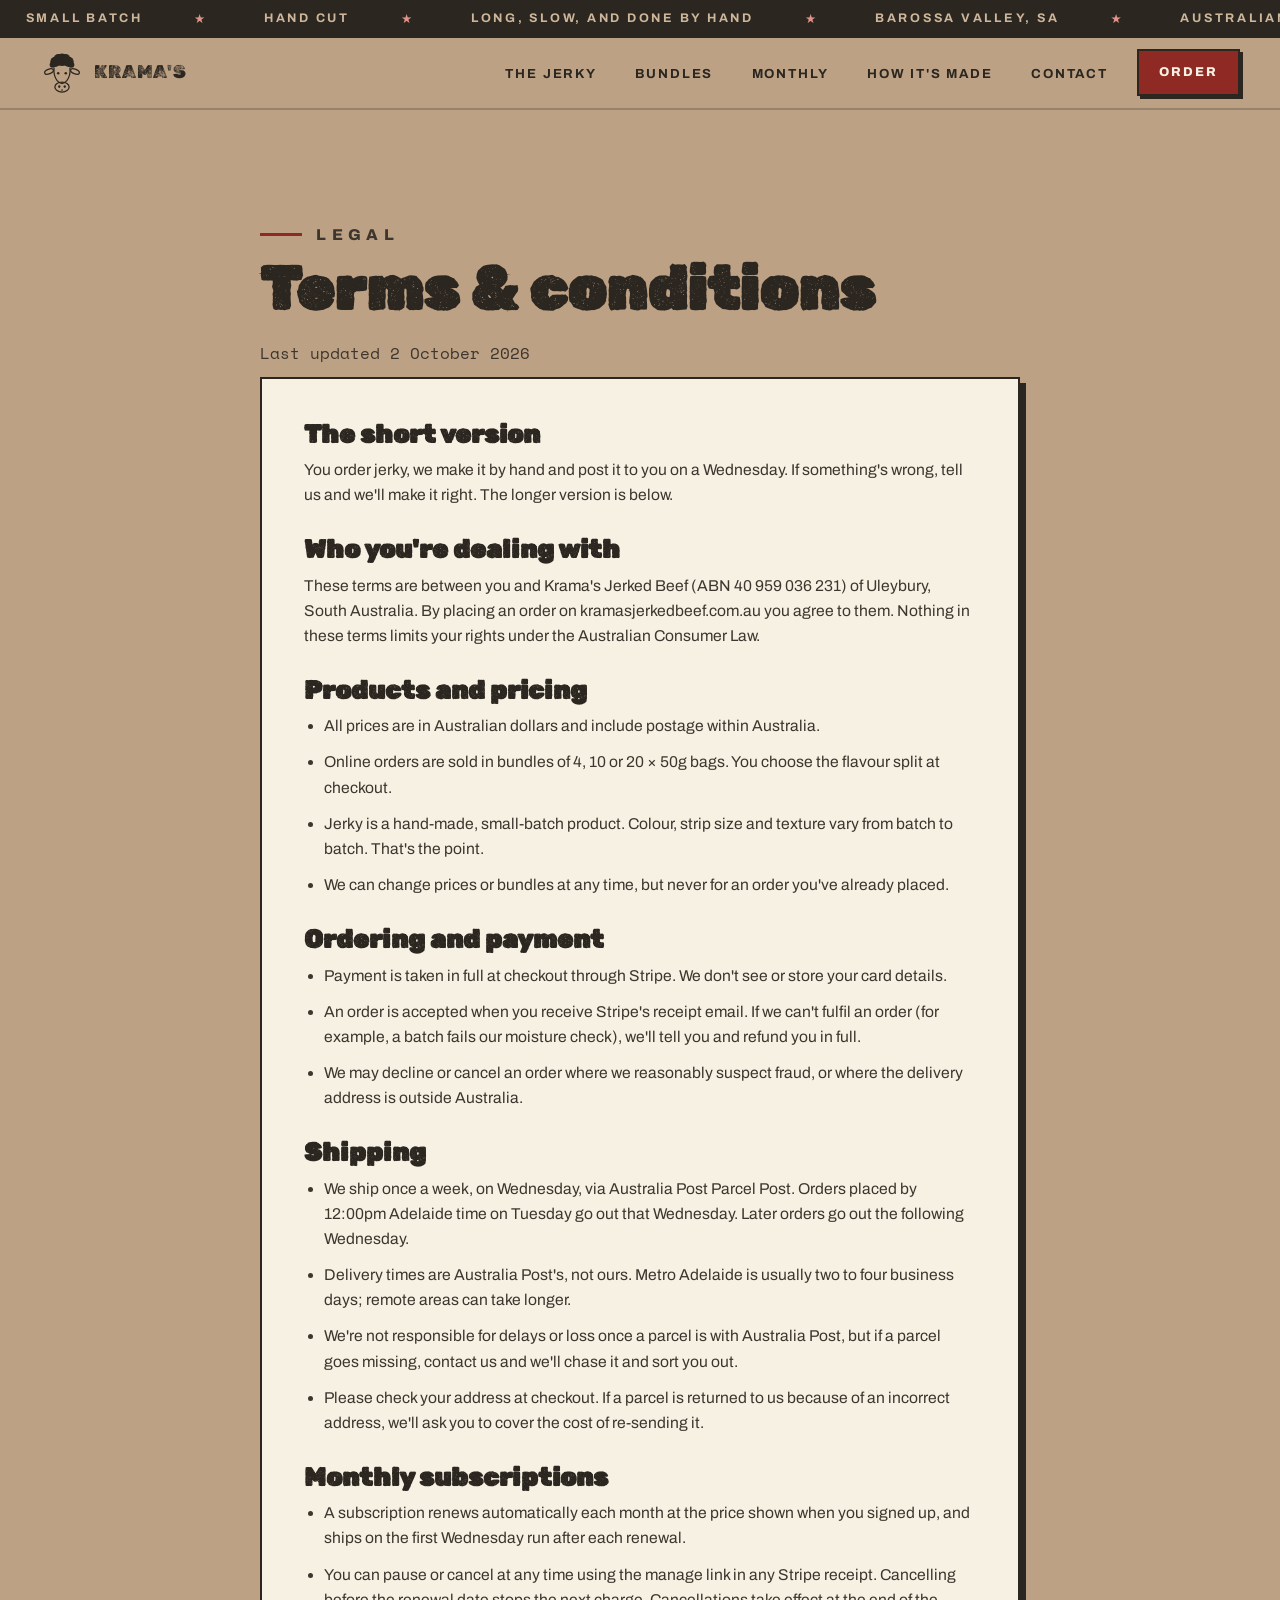
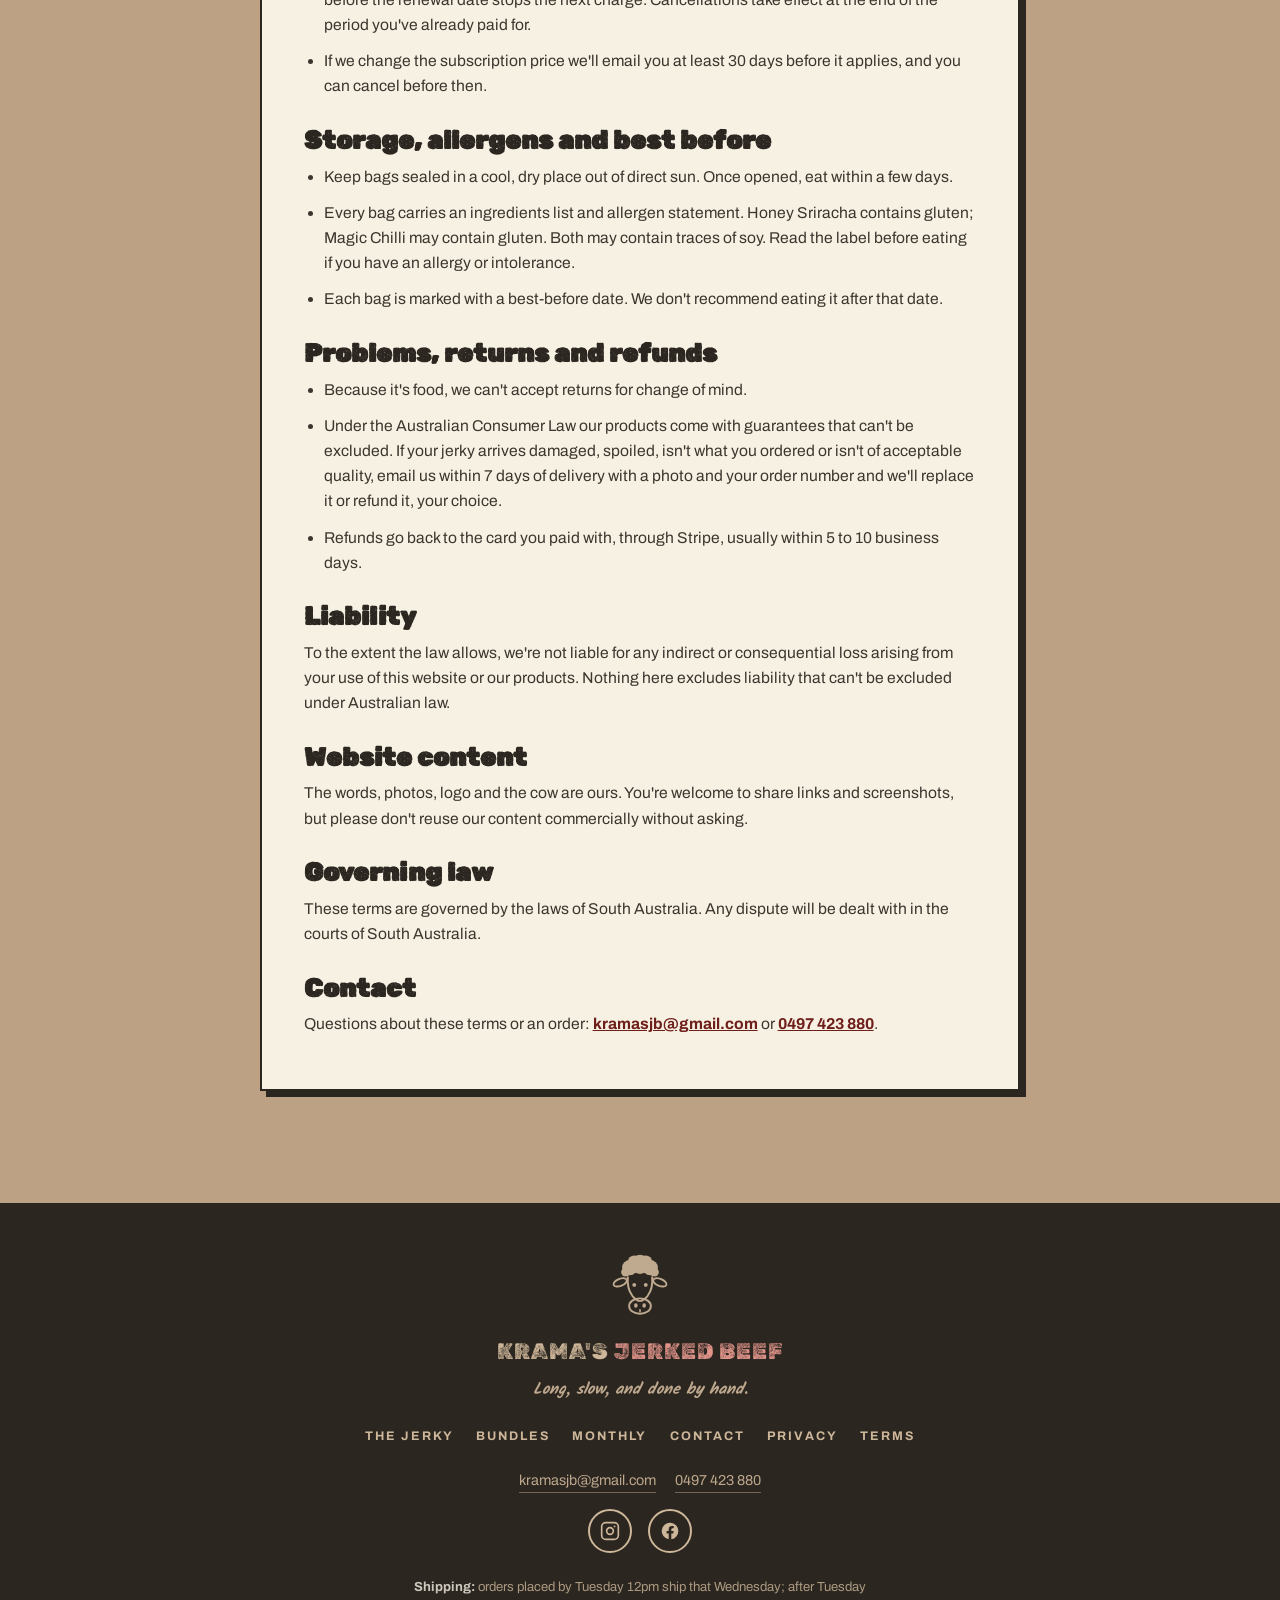
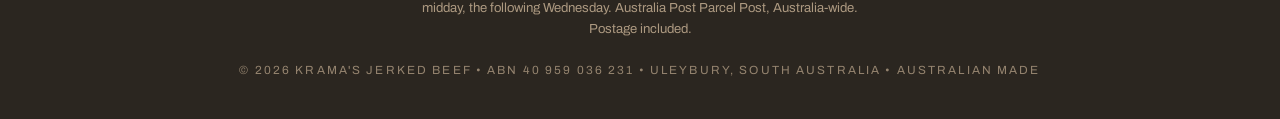
==== commit 3271c0cc: "Wire live Stripe links, both flavour labels and product photos - Paste the five live Stripe Payment " ====
--- a/kramas-jerked-beef/terms.html
+++ b/kramas-jerked-beef/terms.html
@@ -111,7 +111,7 @@
       <h2>Storage, allergens and best before</h2>
       <ul>
         <li>Keep bags sealed in a cool, dry place out of direct sun. Once opened, eat within a few days.</li>
-        <li>Every bag carries an ingredients list and allergen statement. Honey Sriracha contains gluten and may contain traces of soy. Read the label before eating if you have an allergy or intolerance.</li>
+        <li>Every bag carries an ingredients list and allergen statement. Honey Sriracha contains gluten; Magic Chilli may contain gluten. Both may contain traces of soy. Read the label before eating if you have an allergy or intolerance.</li>
         <li>Each bag is marked with a best-before date. We don't recommend eating it after that date.</li>
       </ul>
 
--- a/kramas-jerked-beef/css/site.css
+++ b/kramas-jerked-beef/css/site.css
@@ -210,7 +210,7 @@
   border:2px solid var(--ink);box-shadow:8px 8px 0 var(--ink),0 30px 60px -20px rgba(0,0,0,.55);
   transform:rotate(1.4deg);background:var(--kraft-light);
 }
-.hero__photo img{width:100%;height:100%;object-fit:cover}
+.hero__photo img{width:100%;height:100%;object-fit:cover;object-position:50% 62%}
 .stamp{
   position:absolute;width:clamp(96px,14vw,150px);aspect-ratio:1;border-radius:50%;
   border:3px solid var(--red-deep);color:var(--red-deep);
@@ -247,7 +247,8 @@
   box-shadow:6px 6px 0 var(--ink);
   display:flex;flex-direction:column;position:relative;
 }
-.flavour__photo{aspect-ratio:4/3;border-bottom:2px solid var(--ink)}
+.flavour__photo{aspect-ratio:1/1;border-bottom:2px solid var(--ink)}
+.flavour__photo img{object-position:50% 58%}
 .flavour__body{padding:1.5rem 1.4rem 1.4rem}
 .flavour__head{display:flex;align-items:flex-start;justify-content:space-between;gap:1rem}
 .flavour__name{font-family:'Rubik Dirt',system-ui;font-size:clamp(1.7rem,3.4vw,2.3rem);line-height:1}
@@ -275,6 +276,7 @@
 .panel__inner h4{font-weight:800;font-size:.72rem;letter-spacing:.28em;text-transform:uppercase;color:var(--brown);margin:1.1rem 0 .5rem}
 .panel__inner h4:first-child{margin-top:0}
 .panel__inner p{font-size:.95rem;color:var(--ink-soft)}
+.panel__storage{font-size:.85rem!important;margin-top:.7rem}
 .allergen{
   margin-top:.5rem;display:inline-block;
   font-weight:800;font-size:.72rem;letter-spacing:.16em;text-transform:uppercase;
@@ -315,7 +317,8 @@
   font-weight:800;font-size:.62rem;letter-spacing:.2em;text-transform:uppercase;
   padding:.42rem .8rem;transform:rotate(-2deg);box-shadow:3px 3px 0 var(--ink);
 }
-.card__photo{aspect-ratio:16/10;margin:-1.6rem -1.5rem 1.2rem;border-bottom:2px solid var(--ink)}
+.card__photo{aspect-ratio:4/3;margin:-1.6rem -1.5rem 1.2rem;border-bottom:2px solid var(--ink)}
+.card__photo img{object-position:50% 55%}
 .card__name{font-family:'Rubik Dirt',system-ui;font-size:1.5rem;line-height:1.1;margin-bottom:.15rem}
 .card__sub{min-height:1.05rem;font-weight:800;font-size:.68rem;letter-spacing:.24em;text-transform:uppercase;color:var(--brown);margin-bottom:.9rem}
 .card__price{display:flex;align-items:baseline;gap:.5rem;margin-bottom:.2rem;flex-wrap:wrap}
